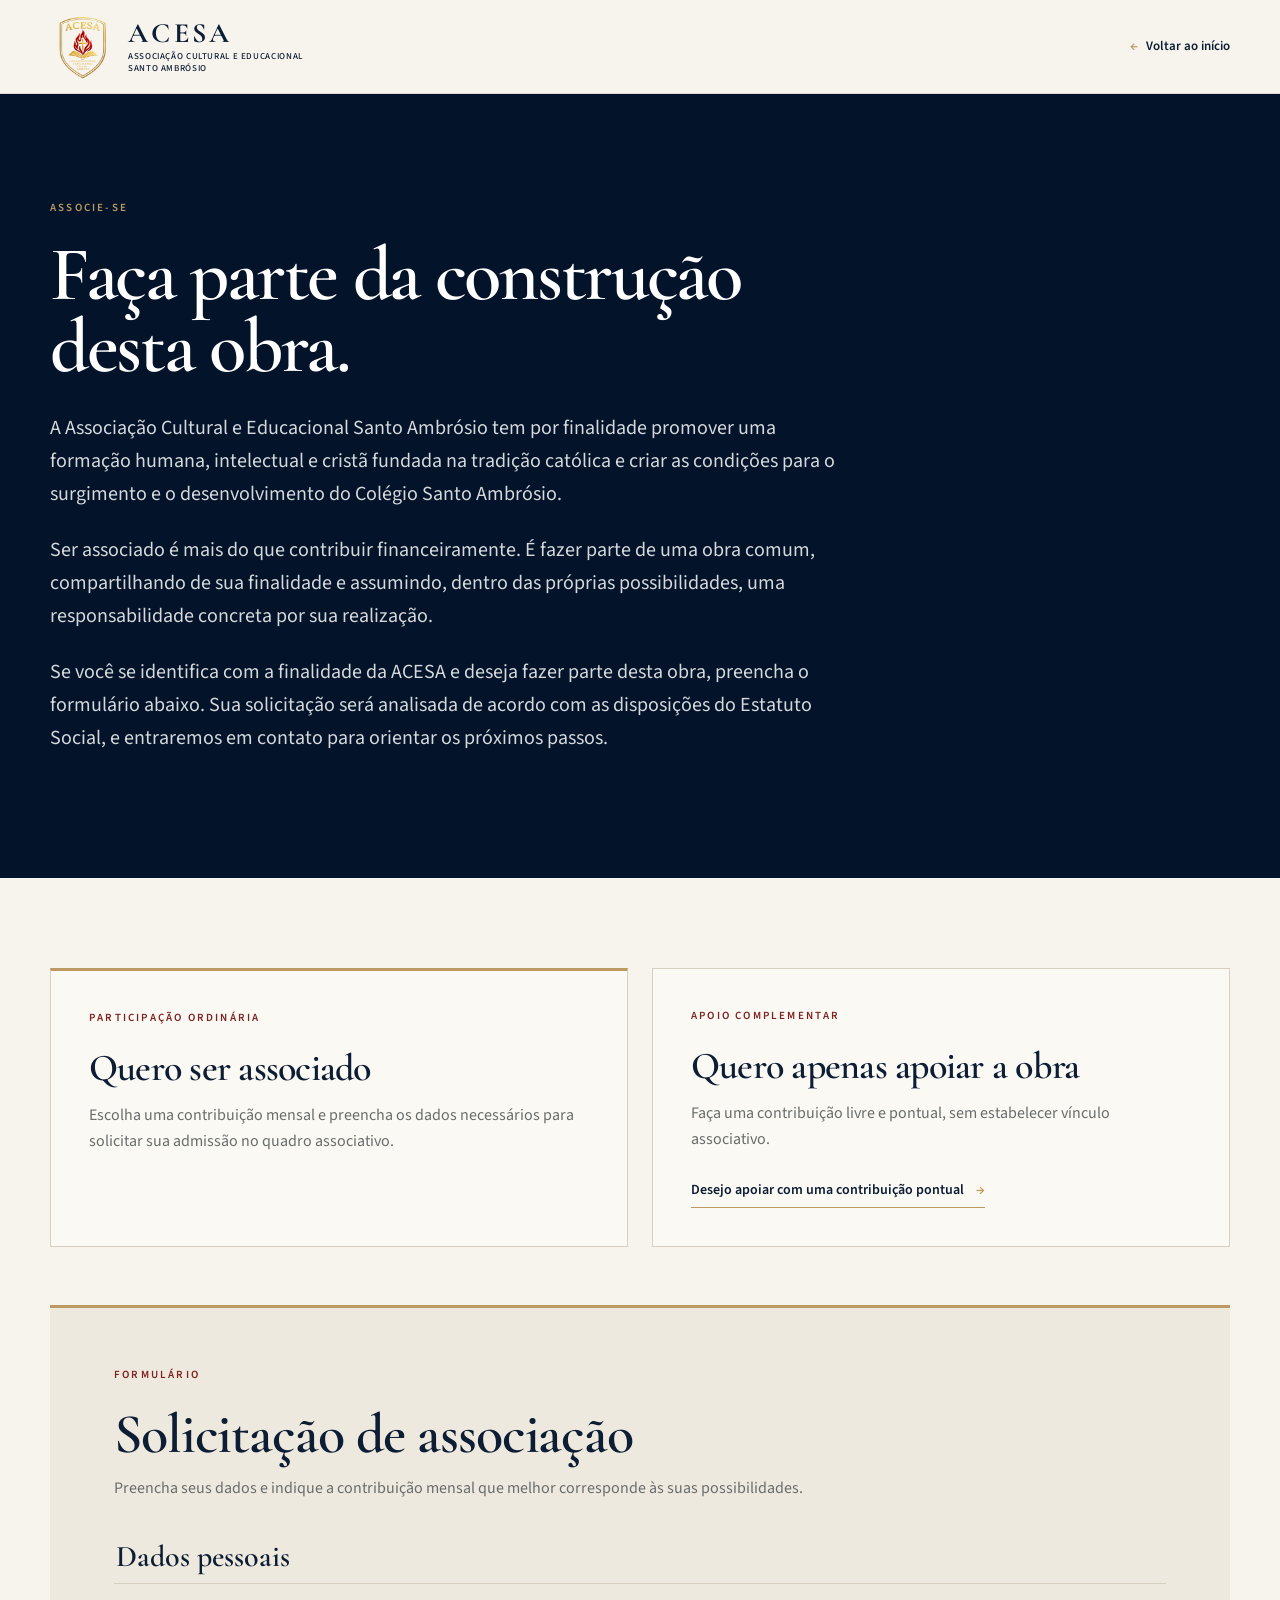
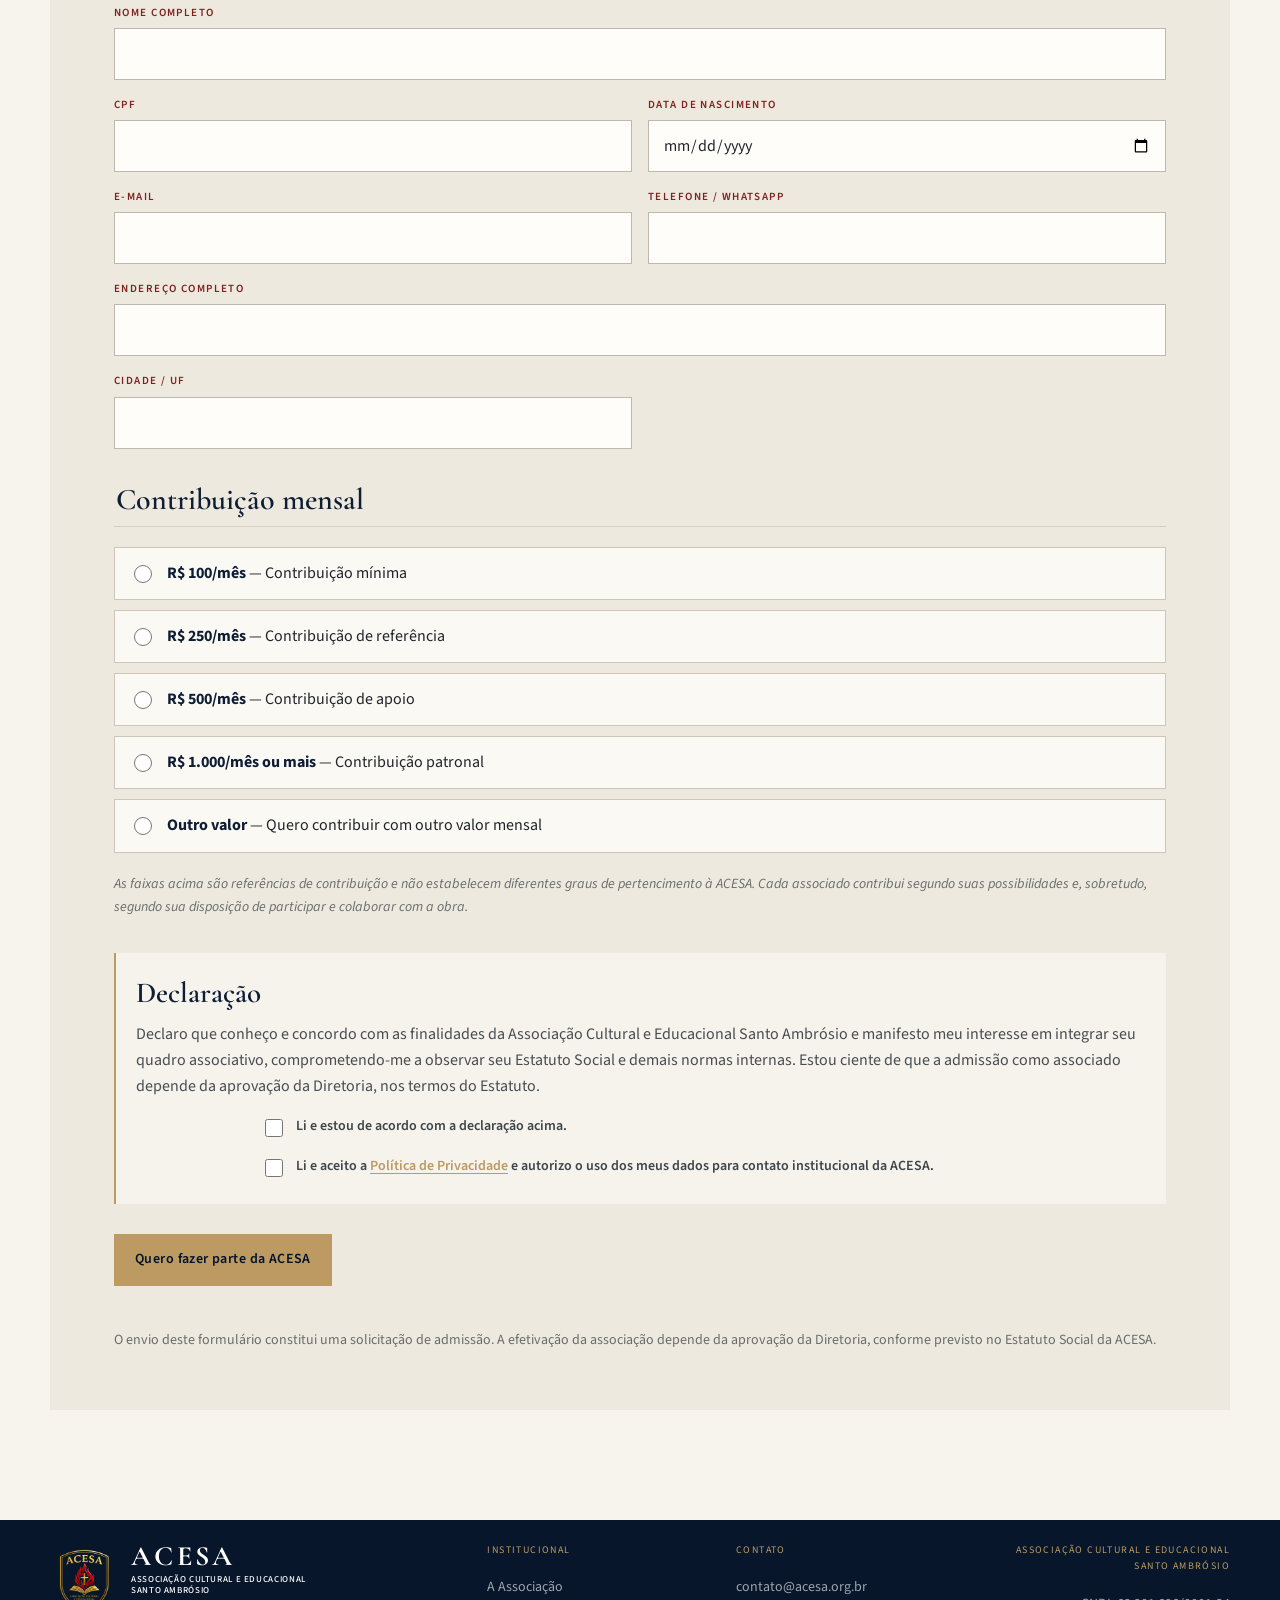
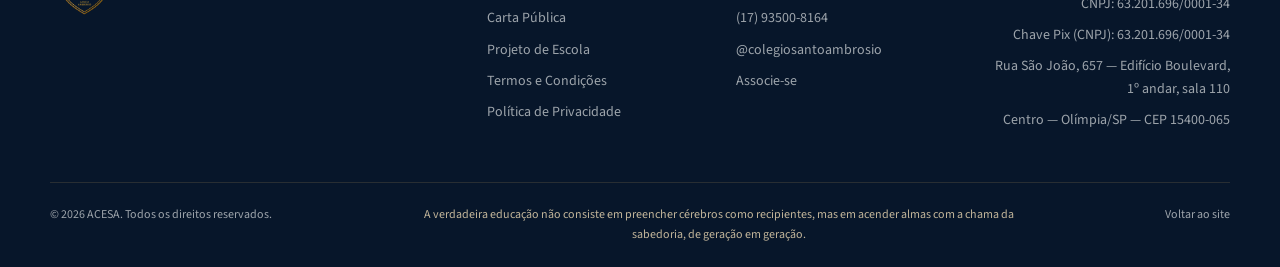
==== associe-se.html @ 590057ef "Adiciona pagina de associacao e ajustes institucionais" ====
<!doctype html>
<html lang="pt-BR">
<head>
  <meta charset="UTF-8">
  <meta name="viewport" content="width=device-width, initial-scale=1">
  <meta name="description" content="Faça parte da ACESA e contribua para a construção do Colégio Santo Ambrósio.">
  <title>Associe-se — ACESA</title>
  <link rel="preconnect" href="https://fonts.googleapis.com">
  <link rel="preconnect" href="https://fonts.gstatic.com" crossorigin>
  <link href="https://fonts.googleapis.com/css2?family=Cormorant+Garamond:wght@500;600;700&family=Source+Sans+3:wght@400;500;600&display=swap" rel="stylesheet">
  <link rel="stylesheet" href="styles.css">
</head>
<body>
  <a class="skip-link" href="#conteudo">Ir para o conteúdo</a>

  <header class="site-header">
    <div class="container nav-wrap">
      <a class="brand" href="index.html" aria-label="ACESA, página inicial">
        <img class="brand-mark" src="logo.png" alt="">
        <span><strong>ACESA</strong><small>Associação Cultural e Educacional<br>Santo Ambrósio</small></span>
      </a>
      <a class="back-link" href="index.html"><span>←</span> Voltar ao início</a>
    </div>
  </header>

  <main id="conteudo">
    <section class="association-hero">
      <div class="container association-intro">
        <p class="eyebrow">Associe-se</p>
        <h1>Faça parte da construção desta obra.</h1>
        <div class="association-lead">
          <p>A Associação Cultural e Educacional Santo Ambrósio tem por finalidade promover uma formação humana, intelectual e cristã fundada na tradição católica e criar as condições para o surgimento e o desenvolvimento do Colégio Santo Ambrósio.</p>
          <p>Ser associado é mais do que contribuir financeiramente. É fazer parte de uma obra comum, compartilhando de sua finalidade e assumindo, dentro das próprias possibilidades, uma responsabilidade concreta por sua realização.</p>
          <p>Se você se identifica com a finalidade da ACESA e deseja fazer parte desta obra, preencha o formulário abaixo. Sua solicitação será analisada de acordo com as disposições do Estatuto Social, e entraremos em contato para orientar os próximos passos.</p>
        </div>
      </div>
    </section>

    <section class="association-section">
      <div class="container">
        <div class="association-paths" aria-label="Formas de participação">
          <article class="association-path primary-path">
            <p class="eyebrow dark">Participação ordinária</p>
            <h2>Quero ser associado</h2>
            <p>Escolha uma contribuição mensal e preencha os dados necessários para solicitar sua admissão no quadro associativo.</p>
          </article>
          <article class="association-path" id="apoio-pontual">
            <p class="eyebrow dark">Apoio complementar</p>
            <h2>Quero apenas apoiar a obra</h2>
            <p>Faça uma contribuição livre e pontual, sem estabelecer vínculo associativo.</p>
            <a class="text-link" href="mailto:contato@acesa.org.br?subject=Contribui%C3%A7%C3%A3o%20pontual%20%C3%A0%20ACESA">Desejo apoiar com uma contribuição pontual <span>→</span></a>
          </article>
        </div>

        <form class="association-form">
          <div class="form-heading">
            <p class="eyebrow dark">Formulário</p>
            <h2>Solicitação de associação</h2>
            <p>Preencha seus dados e indique a contribuição mensal que melhor corresponde às suas possibilidades.</p>
          </div>

          <fieldset class="form-fieldset personal-data">
            <legend>Dados pessoais</legend>
            <div class="field-grid">
              <label class="field-wide"><span>Nome completo</span><input type="text" name="nome" autocomplete="name" required></label>
              <label><span>CPF</span><input type="text" name="cpf" inputmode="numeric" autocomplete="off" required></label>
              <label><span>Data de nascimento</span><input type="date" name="nascimento" required></label>
              <label><span>E-mail</span><input type="email" name="email" autocomplete="email" required></label>
              <label><span>Telefone / WhatsApp</span><input type="tel" name="telefone" autocomplete="tel" required></label>
              <label class="field-wide"><span>Endereço completo</span><input type="text" name="endereco" autocomplete="street-address" required></label>
              <label><span>Cidade / UF</span><input type="text" name="cidade_uf" autocomplete="address-level2" required></label>
            </div>
          </fieldset>

          <fieldset class="form-fieldset contribution-options">
            <legend>Contribuição mensal</legend>
            <div class="choice-list">
              <label><input type="radio" name="contribuicao" value="100" required><span><strong>R$ 100/mês</strong> — Contribuição mínima</span></label>
              <label><input type="radio" name="contribuicao" value="250"><span><strong>R$ 250/mês</strong> — Contribuição de referência</span></label>
              <label><input type="radio" name="contribuicao" value="500"><span><strong>R$ 500/mês</strong> — Contribuição de apoio</span></label>
              <label><input type="radio" name="contribuicao" value="1000"><span><strong>R$ 1.000/mês ou mais</strong> — Contribuição patronal</span></label>
              <label><input type="radio" name="contribuicao" value="outro"><span><strong>Outro valor</strong> — Quero contribuir com outro valor mensal</span></label>
            </div>
            <p class="contribution-note">As faixas acima são referências de contribuição e não estabelecem diferentes graus de pertencimento à ACESA. Cada associado contribui segundo suas possibilidades e, sobretudo, segundo sua disposição de participar e colaborar com a obra.</p>
          </fieldset>

          <section class="declaration" aria-labelledby="declaracao-titulo">
            <h3 id="declaracao-titulo">Declaração</h3>
            <p>Declaro que conheço e concordo com as finalidades da Associação Cultural e Educacional Santo Ambrósio e manifesto meu interesse em integrar seu quadro associativo, comprometendo-me a observar seu Estatuto Social e demais normas internas. Estou ciente de que a admissão como associado depende da aprovação da Diretoria, nos termos do Estatuto.</p>
            <label class="consent-check"><input type="checkbox" name="declaracao" required><span>Li e estou de acordo com a declaração acima.</span></label>
            <label class="consent-check"><input type="checkbox" name="lgpd" required><span>Li e aceito a <a href="politica-de-privacidade.html">Política de Privacidade</a> e autorizo o uso dos meus dados para contato institucional da ACESA.</span></label>
          </section>

          <button class="button button-gold" type="submit">Quero fazer parte da ACESA</button>
          <p class="form-note" role="status" aria-live="polite"></p>
          <p class="form-disclaimer">O envio deste formulário constitui uma solicitação de admissão. A efetivação da associação depende da aprovação da Diretoria, conforme previsto no Estatuto Social da ACESA.</p>
        </form>
      </div>
    </section>
  </main>

  <footer class="site-footer compact-footer">
    <div class="container footer-top">
      <a class="brand footer-brand" href="index.html"><img class="brand-mark" src="logo.png" alt=""><span><strong>ACESA</strong><small>Associação Cultural e Educacional<br>Santo Ambrósio</small></span></a>
      <div><p>Institucional</p><a href="index.html#associacao">A Associação</a><a href="carta.html">Carta Pública</a><a href="index.html#projeto">Projeto de Escola</a><a href="termos-e-condicoes.html">Termos e Condições</a><a href="politica-de-privacidade.html">Política de Privacidade</a></div>
      <div><p>Contato</p><a href="mailto:contato@acesa.org.br">contato@acesa.org.br</a><a href="https://wa.me/5517935008164" target="_blank" rel="noopener">(17) 93500-8164</a><a href="https://www.instagram.com/colegiosantoambrosio" target="_blank" rel="noopener">@colegiosantoambrosio</a><a href="associe-se.html">Associe-se</a></div>
      <div class="footer-address"><p>Associação Cultural e Educacional Santo Ambrósio</p><span>CNPJ: 63.201.696/0001-34</span><span>Chave Pix (CNPJ): 63.201.696/0001-34</span><span>Rua São João, 657 — Edifício Boulevard, 1º andar, sala 110</span><span>Centro — Olímpia/SP — CEP 15400-065</span></div>
    </div>
    <div class="container footer-bottom"><p>© 2026 ACESA. Todos os direitos reservados.</p><p>A verdadeira educação não consiste em preencher cérebros como recipientes, mas em acender almas com a chama da sabedoria, de geração em geração.</p><a href="index.html">Voltar ao site</a></div>
  </footer>
  <script src="script.js"></script>
</body>
</html>
---- styles.css ----
:root {
  --navy: #0d1d34;
  --navy-deep: #03132a;
  --gold: #bc9a61;
  --wine: #7f2120;
  --paper: #f7f4ed;
  --paper-dark: #eee9de;
  --ink: #20252a;
  --muted: #686d6c;
  --line: #d7cfbf;
  --serif: "Cormorant Garamond", Georgia, serif;
  --sans: "Source Sans 3", Arial, sans-serif;
}

* { box-sizing: border-box; }
html { scroll-behavior: smooth; }
body { margin: 0; overflow-x: hidden; background: var(--paper); color: var(--ink); font: 400 16px/1.65 var(--sans); }
img, svg { display: block; max-width: 100%; }
a { color: inherit; text-decoration: none; }
button, input { max-width: 100%; font: inherit; }
.container { width: min(100% - 32px, 1180px); margin-inline: auto; }
.skip-link { position: fixed; top: -80px; left: 16px; z-index: 99; padding: 10px 16px; background: white; }
.skip-link:focus { top: 16px; }
.sr-only { position: absolute; width: 1px; height: 1px; overflow: hidden; clip: rect(0,0,0,0); }

.site-header { position: relative; z-index: 20; height: 80px; border-bottom: 1px solid rgba(13,29,52,.12); background: rgba(247,244,237,.98); }
.nav-wrap { height: 100%; display: flex; align-items: center; justify-content: space-between; gap: 16px; }
.brand { min-width: 0; display: flex; align-items: center; gap: 9px; color: var(--navy); }
.brand-mark { width: 50px; height: 58px; flex: 0 0 auto; object-fit: contain; }
.brand strong { display: block; font: 700 23px/1 var(--serif); letter-spacing: .12em; }
.brand small { display: block; margin-top: 4px; font: 500 7px/1.25 var(--sans); letter-spacing: .05em; text-transform: uppercase; }
.menu-toggle { display: block; flex: 0 0 auto; padding: 10px 0 10px 10px; border: 0; background: transparent; }
.menu-toggle span:not(.sr-only) { display: block; width: 25px; height: 1px; margin: 6px 0; background: var(--navy); transition: transform .2s, opacity .2s; }
.menu-toggle[aria-expanded="true"] span:nth-child(1) { transform: translateY(7px) rotate(45deg); }
.menu-toggle[aria-expanded="true"] span:nth-child(2) { opacity: 0; }
.menu-toggle[aria-expanded="true"] span:nth-child(3) { transform: translateY(-7px) rotate(-45deg); }
.main-nav { position: absolute; top: 80px; left: 0; right: 0; display: none; padding: 22px 16px 28px; flex-direction: column; gap: 0; background: var(--paper); border-bottom: 1px solid var(--line); box-shadow: 0 20px 40px rgba(13,29,52,.08); font-size: 15px; font-weight: 600; }
.main-nav.open { display: flex; }
.main-nav > a { padding: 13px 4px; border-bottom: 1px solid var(--line); }
.main-nav .nav-cta { margin-top: 15px; padding: 12px 15px; border: 1px solid var(--gold); text-align: center; }
.back-link { white-space: nowrap; color: var(--navy); font-size: 13px; font-weight: 600; }
.back-link span { margin-right: 5px; color: var(--gold); }

.hero { min-height: 720px; position: relative; overflow: hidden; display: grid; align-items: center; padding: 70px 0; background: var(--navy-deep); color: white; }
.hero::before { content: ""; position: absolute; inset: 0; opacity: .18; background-image: radial-gradient(#bc9a61 .6px, transparent .6px); background-size: 8px 8px; }
.hero::after { content: ""; position: absolute; inset: 12px; border: 1px solid rgba(188,154,97,.18); pointer-events: none; }
.hero-content { position: relative; z-index: 2; }
.eyebrow { margin: 0 0 22px; color: var(--gold); font-size: 11px; font-weight: 600; letter-spacing: .2em; text-transform: uppercase; }
.eyebrow.dark { color: var(--wine); }
h1, h2, h3, p { margin-top: 0; }
h1 { margin-bottom: 24px; font: 600 clamp(51px, 15vw, 66px)/.94 var(--serif); letter-spacing: -.03em; }
h1 em { color: var(--gold); font-weight: 500; }
h2 { color: var(--navy); font: 600 clamp(40px, 12vw, 50px)/1.03 var(--serif); letter-spacing: -.02em; }
.hero-lead { color: #d7d8d7; font-size: 18px; line-height: 1.55; }
.hero-quote { margin: 28px 0 0; padding-left: 18px; border-left: 1px solid var(--gold); color: #efe8d9; font: 500 24px/1.3 var(--serif); }
.hero-actions { display: flex; align-items: flex-start; flex-direction: column; gap: 25px; margin-top: 36px; }
.button { min-height: 52px; width: 100%; display: inline-flex; justify-content: center; align-items: center; padding: 12px 20px; border: 1px solid transparent; cursor: pointer; font-size: 14px; font-weight: 600; letter-spacing: .03em; transition: background .2s, color .2s, transform .2s; }
.button:active { transform: translateY(1px); }
.button-gold { background: var(--gold); color: var(--navy-deep); }
.button-outline { color: white; border-color: var(--gold); }
.text-link { max-width: 100%; display: inline-flex; gap: 12px; align-items: center; padding-bottom: 5px; border-bottom: 1px solid var(--gold); color: var(--navy); font-size: 14px; font-weight: 600; }
.text-link.light { color: #eee; }
.text-link span { color: var(--gold); }
.hero-ornament { position: absolute; width: 330px; right: -120px; top: 50%; transform: translateY(-48%); opacity: .68; }
.hero-ornament img { width: 100%; height: auto; }
.hero-side-note { display: none; }

.section { padding: 82px 0; }
.intro-grid { display: block; }
.section-index { display: none; }
.intro-copy > p:not(.eyebrow) { color: #555a59; font-size: 17px; }
.drop-cap::first-letter { float: left; padding: 7px 9px 0 0; color: var(--wine); font: 600 62px/.65 var(--serif); }
.intro-copy .text-link { margin-top: 18px; }
.quote-card { margin-top: 48px; padding: 32px 28px; background: var(--paper-dark); border-top: 3px solid var(--gold); }
.quote-card svg { width: 28px; fill: var(--gold); }
.quote-card blockquote { margin: 18px 0; color: var(--navy); font: 500 26px/1.25 var(--serif); }
.quote-card p { margin: 0; color: var(--muted); font-size: 11px; letter-spacing: .12em; text-transform: uppercase; }

.letter { position: relative; overflow: hidden; background: var(--navy); color: #d9dcdf; }
.letter::before { content: ""; position: absolute; width: 350px; height: 350px; left: -210px; top: -170px; border: 1px solid rgba(188,154,97,.12); border-radius: 50%; }
.letter-grid { display: grid; gap: 60px; }
.letter h2 { color: white; }
.letter p:not(.eyebrow) { color: #c5c9cc; }
.letter .button { margin-top: 20px; }
.document-preview { min-height: 350px; padding: 44px 24px; position: relative; background: #f5f0e5; box-shadow: 0 24px 60px rgba(0,0,0,.28); color: var(--navy); text-align: center; transform: rotate(1deg); }
.document-preview::after { content: ""; position: absolute; inset: 12px; border: 1px solid var(--line); pointer-events: none; }
.document-seal { width: 56px; height: 56px; display: grid; place-items: center; margin: 0 auto 30px; border: 1px solid var(--gold); border-radius: 50%; font: 600 29px var(--serif); }
.document-preview p { color: var(--wine) !important; font-size: 10px !important; letter-spacing: .23em; }
.document-preview h3 { font: 600 27px/1.2 var(--serif); }
.document-preview span { width: 50px; height: 1px; display: block; margin: 27px auto; background: var(--gold); }
.document-preview small { font-size: 8px; letter-spacing: .1em; text-transform: uppercase; }

.section-heading { display: flex; align-items: flex-start; flex-direction: column; gap: 15px; margin-bottom: 44px; }
.section-heading > p { color: var(--muted); }
.section-heading h2 { margin-bottom: 0; }
.section-quote { margin: -18px 0 44px; padding: 24px 0; border-top: 1px solid var(--line); border-bottom: 1px solid var(--line); color: var(--navy); font: 600 27px/1.28 var(--serif); text-align: center; }
.principles { display: grid; border-top: 1px solid var(--line); border-bottom: 1px solid var(--line); }
.principles article { min-height: 0; position: relative; padding: 40px 24px; border-bottom: 1px solid var(--line); }
.principles article:last-child { border-bottom: 0; }
.principles article > span { position: absolute; top: 20px; right: 22px; color: #999; font: 500 14px var(--serif); }
.principles svg { width: 46px; height: 46px; margin-bottom: 35px; fill: none; stroke: var(--wine); stroke-width: 1.5; }
.principles h3 { color: var(--navy); font: 600 28px/1.2 var(--serif); }
.principles p { color: var(--muted); }
.centered { width: fit-content; display: flex; margin: 45px auto 0; }

.reflections { background: var(--paper-dark); }
.section-heading.compact { margin-bottom: 40px; }
.articles { display: grid; gap: 16px; }
.articles article { min-height: 285px; padding: 32px 26px; position: relative; background: var(--paper); border: 1px solid transparent; }
.articles article > p { color: var(--wine); font-size: 11px; font-weight: 600; letter-spacing: .16em; text-transform: uppercase; }
.articles h3 { color: var(--navy); font: 600 29px/1.16 var(--serif); }
.articles time { position: absolute; left: 26px; bottom: 30px; color: var(--muted); font-size: 13px; }
.articles article > a { position: absolute; right: 28px; bottom: 23px; color: var(--gold); font-size: 25px; }

.follow { min-height: 620px; display: grid; align-items: center; position: relative; overflow: hidden; background: var(--navy-deep); color: #d4d8db; text-align: center; }
.follow-content { position: relative; z-index: 1; }
.follow h2 { color: white; }
.interest-form { display: grid; gap: 16px; margin: 38px auto 18px; text-align: left; }
.interest-form label span { display: block; margin-bottom: 6px; color: var(--gold); font-size: 10px; letter-spacing: .15em; text-transform: uppercase; }
.interest-form input { width: 100%; height: 54px; padding: 0 15px; color: white; border: 1px solid rgba(188,154,97,.4); outline: 0; background: rgba(255,255,255,.05); }
.interest-form input[type="checkbox"] { width: 17px; height: 17px; padding: 0; accent-color: var(--gold); }
.interest-form input:focus { border-color: var(--gold); }
.form-action { display: grid; gap: 11px; }
.consent-check { display: grid; grid-template-columns: auto 1fr; gap: 10px; align-items: start; color: #b9c0c7; font-size: 13px; line-height: 1.45; }
.consent-check span { margin: 0 !important; color: inherit !important; font-size: inherit !important; letter-spacing: 0 !important; text-transform: none !important; }
.consent-check a { color: var(--gold); text-decoration: underline; text-underline-offset: 3px; }
.follow small { color: #969da5; }
.follow-decoration { position: absolute; left: 50%; top: 50%; transform: translate(-50%,-50%); color: rgba(188,154,97,.035); font: 600 400px/1 var(--serif); }
.form-note { min-height: 25px; color: var(--gold); }
.donation-link { width: fit-content; margin: 0 auto; color: #d4d8db; font-size: 15px; }
.follow-actions { display: grid; gap: 11px; width: min(100%, 440px); margin: 34px auto 0; }

.association-hero { padding: 76px 0; background: var(--navy-deep); color: white; }
.association-hero h1 { max-width: 760px; margin-bottom: 28px; }
.association-lead { max-width: 810px; color: #d5d9dc; font-size: 18px; }
.association-lead p { margin-bottom: 1.15em; }
.association-section { padding: 70px 0 90px; }
.association-paths { display: grid; gap: 18px; margin-bottom: 58px; }
.association-path { padding: 30px 26px; border: 1px solid var(--line); background: #fbf9f4; }
.primary-path { border-top: 3px solid var(--gold); }
.association-path h2 { margin-bottom: 14px; font-size: 38px; }
.association-path p:not(.eyebrow) { color: var(--muted); }
.association-path .text-link { margin-top: 10px; }
.association-form { padding: 30px 20px; background: var(--paper-dark); border-top: 3px solid var(--gold); }
.form-heading { max-width: 720px; margin-bottom: 38px; }
.form-heading h2 { margin-bottom: 12px; }
.form-heading > p:not(.eyebrow) { color: var(--muted); }
.form-fieldset { margin: 0 0 34px; padding: 0; border: 0; }
.form-fieldset legend { width: 100%; margin-bottom: 20px; padding-bottom: 10px; border-bottom: 1px solid var(--line); color: var(--navy); font: 600 30px/1.1 var(--serif); }
.field-grid { display: grid; gap: 16px; }
.association-form label > span { display: block; margin-bottom: 6px; color: var(--wine); font-size: 11px; font-weight: 600; letter-spacing: .13em; text-transform: uppercase; }
.association-form input { width: 100%; height: 52px; padding: 0 14px; border: 1px solid #bfb8ac; border-radius: 0; outline: 0; background: #fffdf9; color: var(--ink); }
.association-form input:focus { border-color: var(--gold); box-shadow: 0 0 0 2px rgba(188,154,97,.18); }
.choice-list { display: grid; gap: 10px; }
.choice-list label { display: grid; grid-template-columns: auto 1fr; gap: 12px; align-items: start; padding: 14px; border: 1px solid #cec6b9; background: #fbf9f4; cursor: pointer; }
.choice-list input, .declaration input[type="checkbox"] { width: 18px; height: 18px; margin-top: 3px; padding: 0; accent-color: var(--wine); }
.choice-list label > span { margin: 0; color: var(--ink); font-size: 16px; font-weight: 400; letter-spacing: 0; line-height: 1.45; text-transform: none; }
.choice-list strong { color: var(--navy); }
.contribution-note { margin: 20px 0 0; color: var(--muted); font-size: 14px; font-style: italic; }
.declaration { margin: 0 0 30px; padding: 24px 20px; background: rgba(255,255,255,.45); border-left: 2px solid var(--gold); }
.declaration h3 { margin-bottom: 12px; color: var(--navy); font: 600 29px/1.1 var(--serif); }
.declaration p { color: #484d50; }
.declaration .consent-check { margin-top: 16px; color: #3d4549; font-size: 14px; }
.declaration .consent-check span { color: inherit !important; }
.association-form > .button { width: 100%; }
.form-disclaimer { margin: 18px 0 0; color: var(--muted); font-size: 14px; }

.site-footer { padding: 65px 0 22px; background: #07162a; color: #9da4ab; font-size: 14px; }
.footer-top { display: grid; grid-template-columns: 1fr 1fr; gap: 42px 24px; padding-bottom: 50px; }
.footer-brand { grid-column: 1 / -1; align-items: flex-start; color: white; }
.footer-brand .brand-mark { width: 68px; height: 78px; }
.footer-top > div { display: flex; flex-direction: column; gap: 8px; }
.footer-top > div > p { margin-bottom: 10px; color: var(--gold); font-size: 10px; letter-spacing: .14em; text-transform: uppercase; }
.footer-top span { display: block; }
.footer-address { grid-column: 1 / -1; }
.footer-bottom { display: flex; flex-direction: column; gap: 9px; padding-top: 22px; border-top: 1px solid rgba(188,154,97,.18); font-size: 12px; }
.footer-bottom p { margin: 0; }
.footer-bottom p:nth-child(2) { color: #c2b59a; }

.letter-hero { padding: 85px 0 70px; background: var(--navy-deep); color: white; text-align: center; }
.letter-hero h1 { margin-bottom: 8px; }
.letter-hero > .container > p:not(.eyebrow) { margin-bottom: 30px; color: var(--gold); font: 500 24px/1.2 var(--serif); }
.public-letter { width: min(100% - 24px, 900px); margin: 36px auto 70px; padding: 34px 18px 50px; background: #fbf9f4; box-shadow: 0 15px 50px rgba(13,29,52,.08); }
.letter-heading { padding-bottom: 35px; border-bottom: 1px solid var(--line); text-align: center; }
.letter-heading img { width: 100px; margin: 0 auto 20px; }
.letter-heading p { color: var(--wine); font-size: 10px; font-weight: 600; letter-spacing: .13em; text-transform: uppercase; }
.letter-heading h2 { margin-bottom: 0; font-size: 39px; }
.letter-body { padding-top: 34px; color: #3f4446; font-family: Georgia, "Times New Roman", serif; font-size: 17px; line-height: 1.8; }
.letter-body p { margin-bottom: 1.4em; }
.letter-body .lead { color: var(--navy); font: 600 27px/1.35 var(--serif); }
.letter-body blockquote { margin: 42px 0; padding: 28px 20px; border-top: 1px solid var(--gold); border-bottom: 1px solid var(--gold); color: var(--navy); font: 600 27px/1.3 var(--serif); text-align: center; }
.closing-thought { margin: 42px 0 !important; color: var(--wine); font: 600 29px/1.3 var(--serif); text-align: center; }
.letter-call { margin-top: 50px; padding-top: 35px; border-top: 1px solid var(--line); text-align: center; }
.letter-call-title { display: block; margin-bottom: 27px; color: var(--navy); font: 600 30px/1.2 var(--serif); }
.letter-call .text-link { margin-top: 26px; font-family: var(--sans); }
.compact-footer { padding-top: 22px; }

@media (min-width: 640px) {
  .container { width: min(100% - 48px, 1180px); }
  .button { width: auto; }
  .hero-actions { align-items: center; flex-direction: row; gap: 34px; }
  .hero-content > * { max-width: 720px; }
  h1 { font-size: 76px; }
  h2 { font-size: 56px; }
  .hero-quote { max-width: 640px; font-size: 28px; }
  .document-preview { width: min(520px, 100%); margin-inline: auto; padding: 54px 45px; }
  .principles article { padding: 45px 38px; }
  .articles article { padding: 38px; }
  .articles time { left: 38px; }
  .interest-form { grid-template-columns: 1fr 1fr; }
  .interest-form .button { grid-column: 1 / -1; }
  .public-letter { width: min(100% - 48px, 900px); margin-top: 60px; padding: 60px 55px 75px; }
  .letter-heading img { width: 125px; }
  .letter-heading h2 { font-size: 50px; }
  .letter-body { font-size: 18px; line-height: 1.85; }
  .letter-body blockquote { padding: 35px 45px; font-size: 33px; }
  .letter-call .button { margin-right: 22px; }
  .association-section { padding: 90px 0 110px; }
  .association-form { padding: 48px; }
  .field-grid { grid-template-columns: repeat(2, 1fr); }
  .field-grid .field-wide { grid-column: 1 / -1; }
  .association-form > .button { width: auto; }
}

@media (min-width: 960px) {
  .site-header { height: 94px; }
  .brand { gap: 13px; }
  .brand-mark { width: 65px; height: 74px; }
  .brand strong { font-size: 28px; }
  .brand small { font-size: 9px; letter-spacing: .07em; }
  .menu-toggle { display: none; }
  .main-nav { position: static; display: flex; padding: 0; flex-direction: row; align-items: center; gap: 30px; background: none; border: 0; box-shadow: none; font-size: 14px; }
  .main-nav > a { padding: 0; border: 0; }
  .main-nav .nav-cta { margin: 0; padding: 10px 16px; }
  .main-nav > a:hover { color: var(--wine); }
  .hero { min-height: 720px; padding: 90px 0; }
  .hero::after { inset: 24px; }
  h1 { font-size: clamp(76px, 6vw, 91px); }
  .hero-lead { max-width: 650px; font-size: 21px; }
  .hero-ornament { width: 390px; right: 5vw; }
  .hero-side-note { display: block; position: absolute; right: 40px; bottom: 70px; margin: 0; color: var(--gold); font-size: 11px; letter-spacing: .25em; text-transform: uppercase; writing-mode: vertical-rl; }
  .section { padding: 120px 0; }
  .intro-grid { display: grid; grid-template-columns: 120px 1.4fr .85fr; gap: 55px; align-items: start; }
  .section-index { display: block; color: var(--navy); }
  .section-index p { padding-top: 4px; font-size: 12px; letter-spacing: .18em; text-transform: uppercase; writing-mode: vertical-rl; }
  .quote-card { margin-top: 110px; padding: 40px; }
  .letter-grid { grid-template-columns: 1.1fr .9fr; gap: 100px; align-items: center; }
  .letter .button { margin-top: 25px; }
  .section-heading { justify-content: space-between; align-items: flex-end; flex-direction: row; gap: 60px; margin-bottom: 65px; }
  .section-heading > div { max-width: 740px; }
  .section-heading > p { max-width: 370px; }
  .section-quote { margin-top: -32px; padding-inline: 90px; font-size: 34px; }
  .principles { grid-template-columns: repeat(3, 1fr); }
  .principles article { min-height: 350px; border-right: 1px solid var(--line); border-bottom: 0; }
  .principles article:last-child { border-right: 0; }
  .articles { grid-template-columns: repeat(3, 1fr); gap: 22px; }
  .articles article { min-height: 330px; transition: border-color .2s, transform .2s; }
  .articles article:hover { border-color: var(--gold); transform: translateY(-5px); }
  .interest-form { grid-template-columns: 1fr 1fr auto; max-width: 1000px; margin-top: 45px; }
  .interest-form .form-action { align-self: end; }
  .interest-form .button { height: 54px; }
  .consent-check { grid-column: 1 / -1; max-width: 760px; margin-inline: auto; text-align: left; }
  .footer-top { grid-template-columns: 2fr 1fr 1fr 1.3fr; gap: 60px; }
  .footer-brand { grid-column: auto; }
  .footer-address { grid-column: auto; text-align: right; }
  .footer-bottom { justify-content: space-between; align-items: flex-start; flex-direction: row; }
  .footer-bottom p:nth-child(2) { max-width: 620px; text-align: center; }
  .letter-hero { padding: 105px 0 90px; }
  .letter-hero h1 { font-size: 82px; }
  .public-letter { padding: 78px 90px 90px; }
  .association-hero { padding: 105px 0 100px; }
  .association-hero h1 { font-size: clamp(72px, 6vw, 88px); }
  .association-lead { font-size: 20px; }
  .association-paths { grid-template-columns: 1fr 1fr; gap: 24px; }
  .association-path { padding: 38px; }
  .association-form { padding: 58px 64px; }
  .follow-actions { grid-template-columns: auto 1fr; align-items: center; width: auto; }
  .follow-actions .donation-link { margin-left: 20px; }
}

@media (min-width: 1280px) {
  .intro-grid { grid-template-columns: 140px 1.45fr .85fr; gap: 60px; }
}

@media (prefers-reduced-motion: reduce) {
  html { scroll-behavior: auto; }
  *, *::before, *::after { transition: none !important; }
}
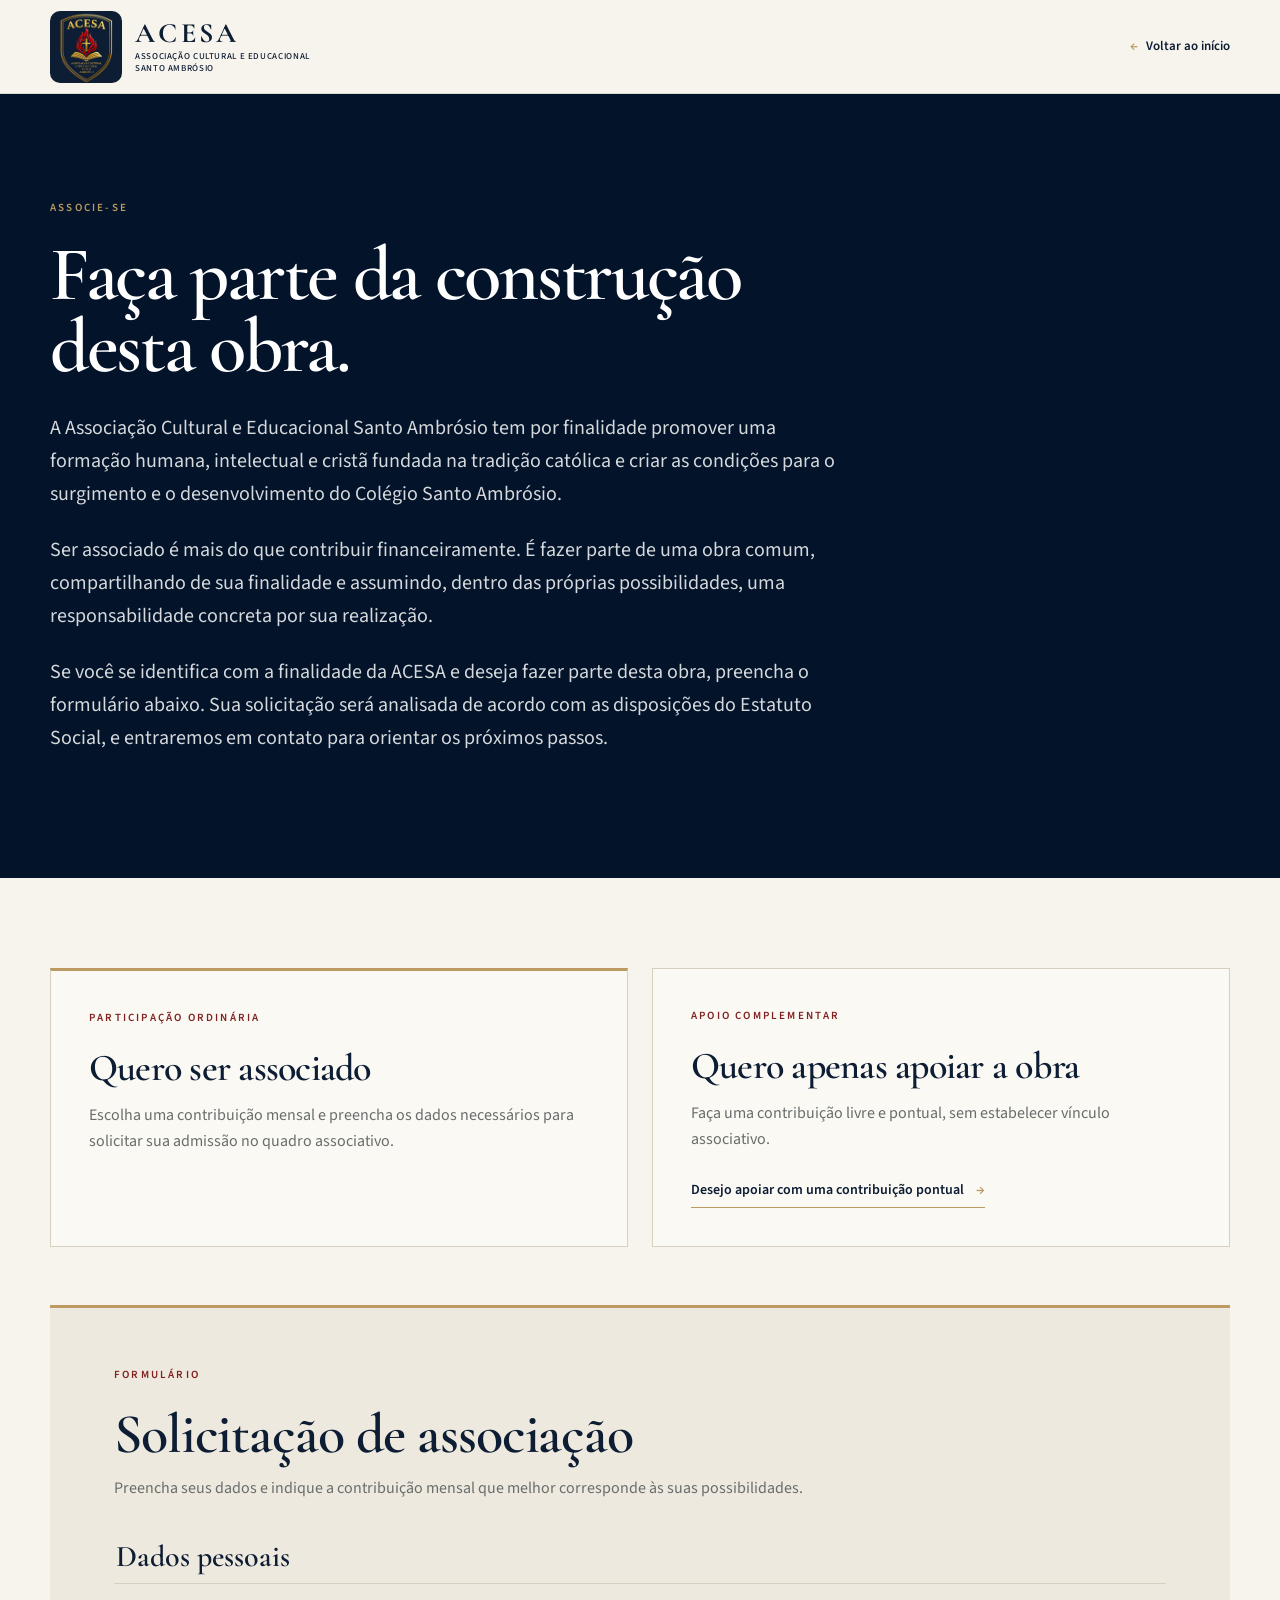
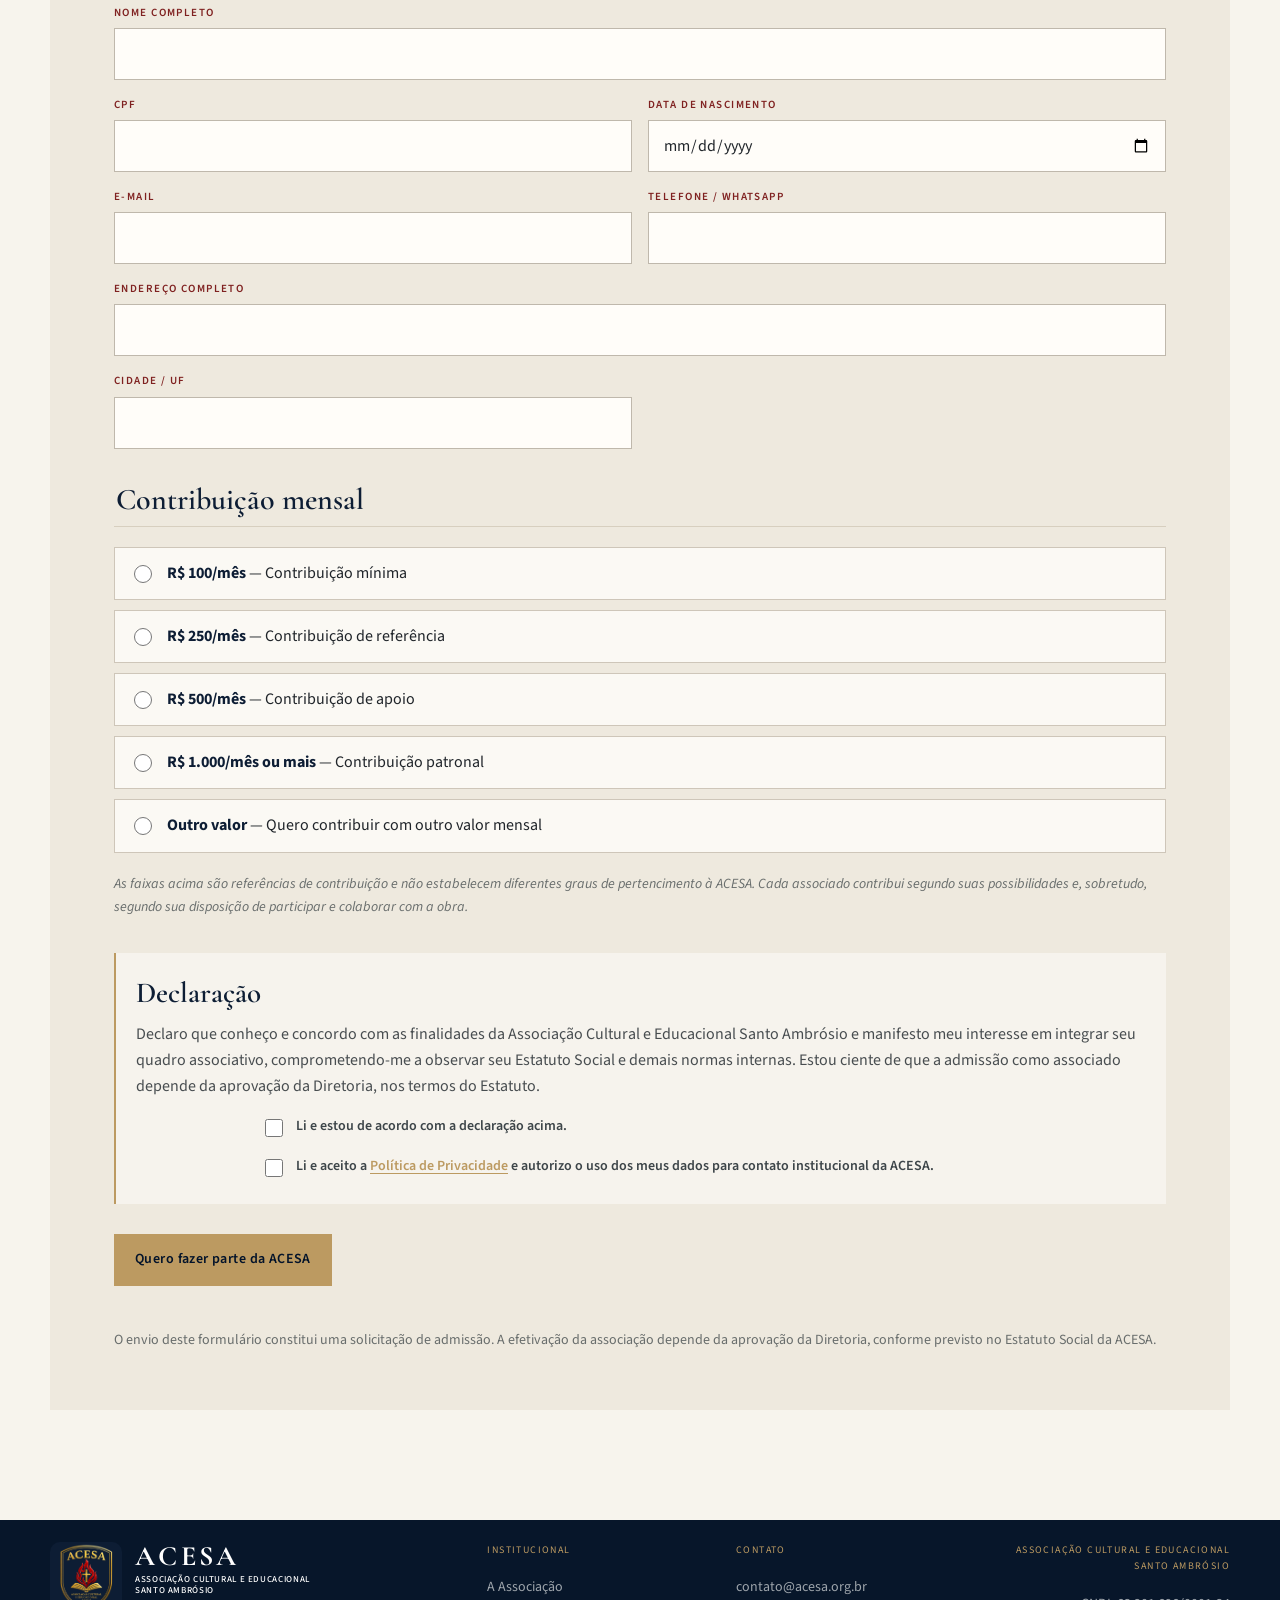
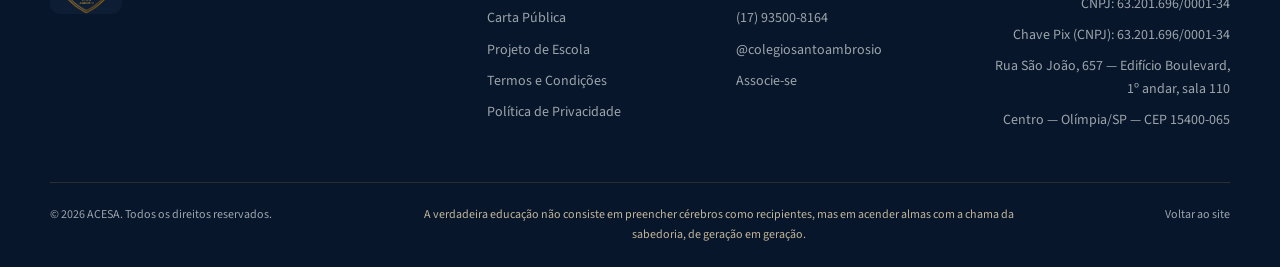
==== commit 14d30e15: "Atualiza marca institucional e chamada de apoio" ====
--- a/associe-se.html
+++ b/associe-se.html
@@ -16,7 +16,7 @@
   <header class="site-header">
     <div class="container nav-wrap">
       <a class="brand" href="index.html" aria-label="ACESA, página inicial">
-        <img class="brand-mark" src="logo.png" alt="">
+        <img class="brand-mark" src="logo-com-fundo.png" alt="">
         <span><strong>ACESA</strong><small>Associação Cultural e Educacional<br>Santo Ambrósio</small></span>
       </a>
       <a class="back-link" href="index.html"><span>←</span> Voltar ao início</a>
@@ -101,7 +101,7 @@
 
   <footer class="site-footer compact-footer">
     <div class="container footer-top">
-      <a class="brand footer-brand" href="index.html"><img class="brand-mark" src="logo.png" alt=""><span><strong>ACESA</strong><small>Associação Cultural e Educacional<br>Santo Ambrósio</small></span></a>
+      <a class="brand footer-brand" href="index.html"><img class="brand-mark" src="logo-com-fundo.png" alt=""><span><strong>ACESA</strong><small>Associação Cultural e Educacional<br>Santo Ambrósio</small></span></a>
       <div><p>Institucional</p><a href="index.html#associacao">A Associação</a><a href="carta.html">Carta Pública</a><a href="index.html#projeto">Projeto de Escola</a><a href="termos-e-condicoes.html">Termos e Condições</a><a href="politica-de-privacidade.html">Política de Privacidade</a></div>
       <div><p>Contato</p><a href="mailto:contato@acesa.org.br">contato@acesa.org.br</a><a href="https://wa.me/5517935008164" target="_blank" rel="noopener">(17) 93500-8164</a><a href="https://www.instagram.com/colegiosantoambrosio" target="_blank" rel="noopener">@colegiosantoambrosio</a><a href="associe-se.html">Associe-se</a></div>
       <div class="footer-address"><p>Associação Cultural e Educacional Santo Ambrósio</p><span>CNPJ: 63.201.696/0001-34</span><span>Chave Pix (CNPJ): 63.201.696/0001-34</span><span>Rua São João, 657 — Edifício Boulevard, 1º andar, sala 110</span><span>Centro — Olímpia/SP — CEP 15400-065</span></div>
--- a/styles.css
+++ b/styles.css
@@ -26,7 +26,7 @@
 .site-header { position: relative; z-index: 20; height: 80px; border-bottom: 1px solid rgba(13,29,52,.12); background: rgba(247,244,237,.98); }
 .nav-wrap { height: 100%; display: flex; align-items: center; justify-content: space-between; gap: 16px; }
 .brand { min-width: 0; display: flex; align-items: center; gap: 9px; color: var(--navy); }
-.brand-mark { width: 50px; height: 58px; flex: 0 0 auto; object-fit: contain; }
+.brand-mark { width: 58px; height: 58px; flex: 0 0 auto; border-radius: 10px; object-fit: cover; }
 .brand strong { display: block; font: 700 23px/1 var(--serif); letter-spacing: .12em; }
 .brand small { display: block; margin-top: 4px; font: 500 7px/1.25 var(--sans); letter-spacing: .05em; text-transform: uppercase; }
 .menu-toggle { display: block; flex: 0 0 auto; padding: 10px 0 10px 10px; border: 0; background: transparent; }
@@ -54,6 +54,8 @@
 .hero-lead { color: #d7d8d7; font-size: 18px; line-height: 1.55; }
 .hero-quote { margin: 28px 0 0; padding-left: 18px; border-left: 1px solid var(--gold); color: #efe8d9; font: 500 24px/1.3 var(--serif); }
 .hero-actions { display: flex; align-items: flex-start; flex-direction: column; gap: 25px; margin-top: 36px; }
+.hero-support-link { position: relative; z-index: 3; width: fit-content; display: flex; align-items: center; gap: 14px; margin: 34px 16px 0 auto; padding-bottom: 6px; border-bottom: 1px solid var(--gold); color: #e6e5df; font-size: 15px; font-weight: 600; }
+.hero-support-link span { color: var(--gold); font-size: 19px; line-height: 1; }
 .button { min-height: 52px; width: 100%; display: inline-flex; justify-content: center; align-items: center; padding: 12px 20px; border: 1px solid transparent; cursor: pointer; font-size: 14px; font-weight: 600; letter-spacing: .03em; transition: background .2s, color .2s, transform .2s; }
 .button:active { transform: translateY(1px); }
 .button-gold { background: var(--gold); color: var(--navy-deep); }
@@ -168,7 +170,7 @@
 .site-footer { padding: 65px 0 22px; background: #07162a; color: #9da4ab; font-size: 14px; }
 .footer-top { display: grid; grid-template-columns: 1fr 1fr; gap: 42px 24px; padding-bottom: 50px; }
 .footer-brand { grid-column: 1 / -1; align-items: flex-start; color: white; }
-.footer-brand .brand-mark { width: 68px; height: 78px; }
+.footer-brand .brand-mark { width: 72px; height: 72px; }
 .footer-top > div { display: flex; flex-direction: column; gap: 8px; }
 .footer-top > div > p { margin-bottom: 10px; color: var(--gold); font-size: 10px; letter-spacing: .14em; text-transform: uppercase; }
 .footer-top span { display: block; }
@@ -225,7 +227,7 @@
 @media (min-width: 960px) {
   .site-header { height: 94px; }
   .brand { gap: 13px; }
-  .brand-mark { width: 65px; height: 74px; }
+  .brand-mark { width: 72px; height: 72px; }
   .brand strong { font-size: 28px; }
   .brand small { font-size: 9px; letter-spacing: .07em; }
   .menu-toggle { display: none; }
@@ -238,6 +240,7 @@
   h1 { font-size: clamp(76px, 6vw, 91px); }
   .hero-lead { max-width: 650px; font-size: 21px; }
   .hero-ornament { width: 390px; right: 5vw; }
+  .hero-support-link { position: absolute; top: 42px; right: 5vw; margin: 0; }
   .hero-side-note { display: block; position: absolute; right: 40px; bottom: 70px; margin: 0; color: var(--gold); font-size: 11px; letter-spacing: .25em; text-transform: uppercase; writing-mode: vertical-rl; }
   .section { padding: 120px 0; }
   .intro-grid { display: grid; grid-template-columns: 120px 1.4fr .85fr; gap: 55px; align-items: start; }
